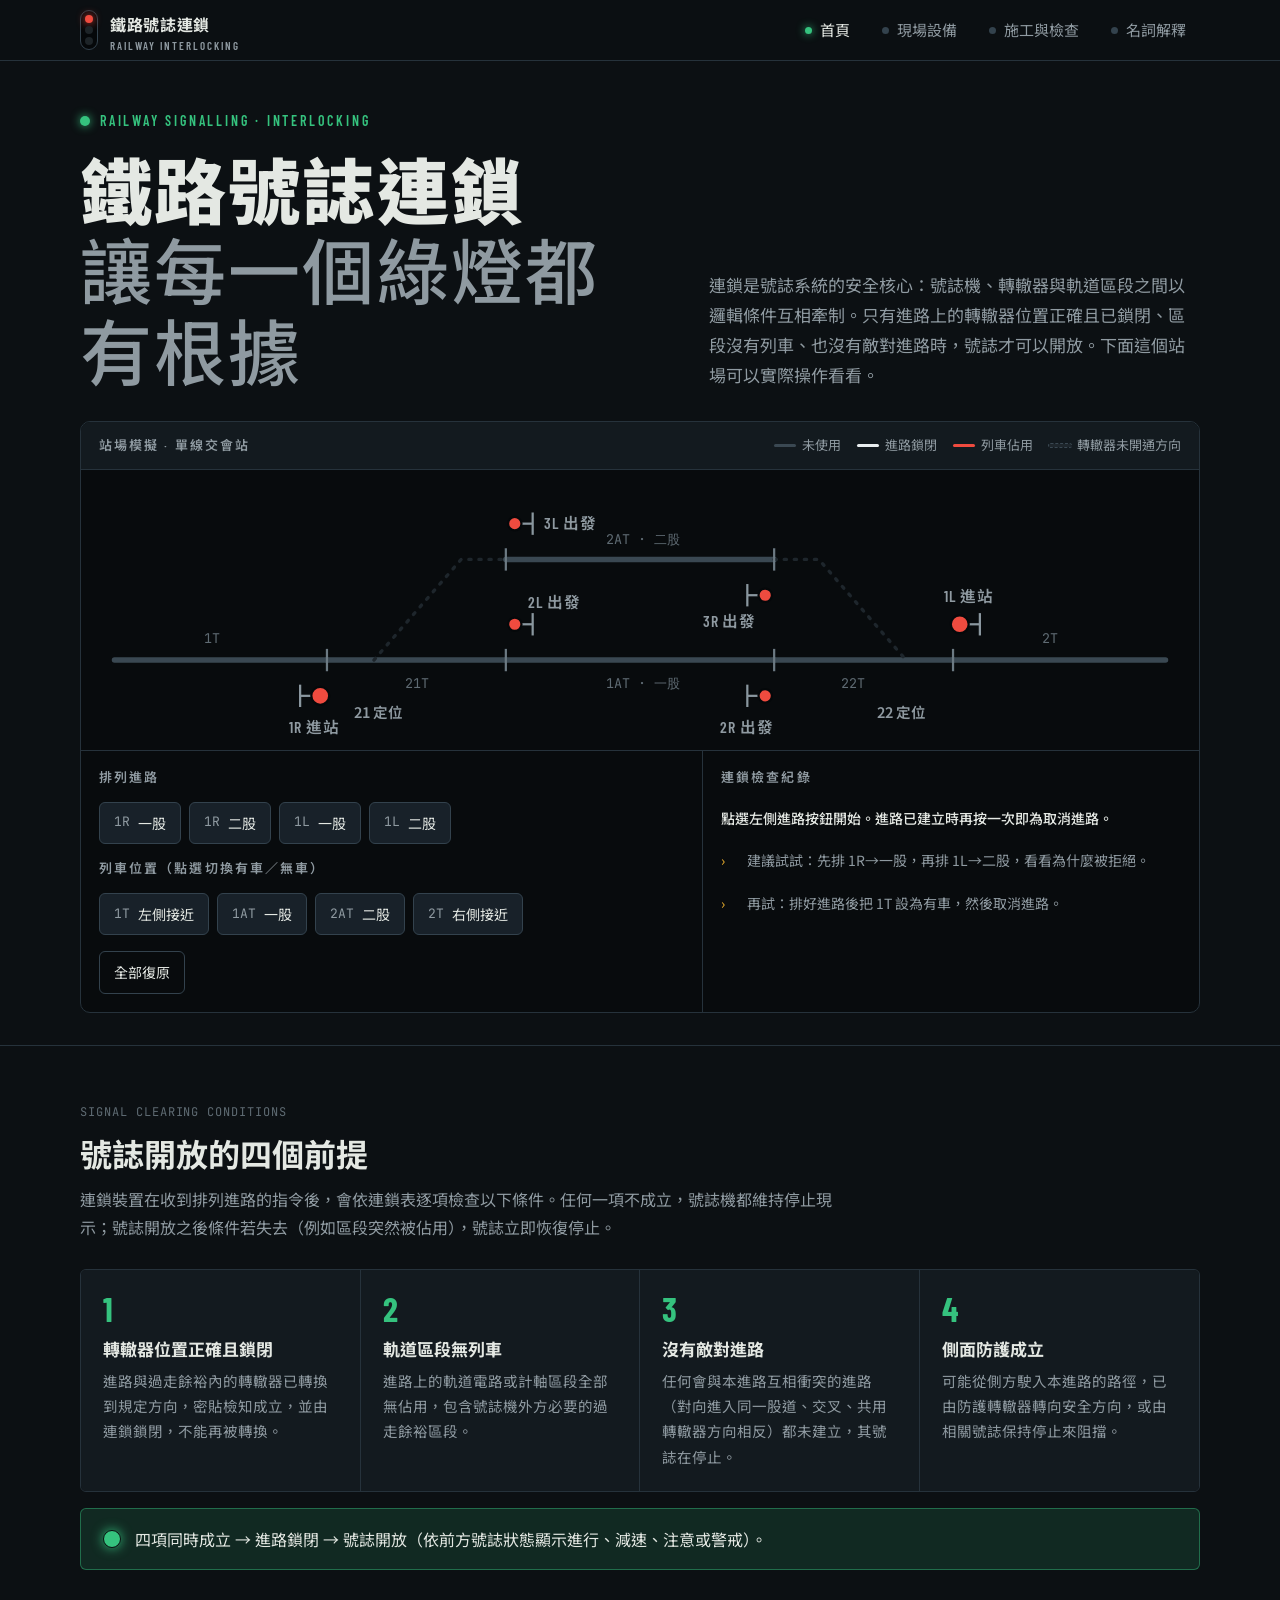
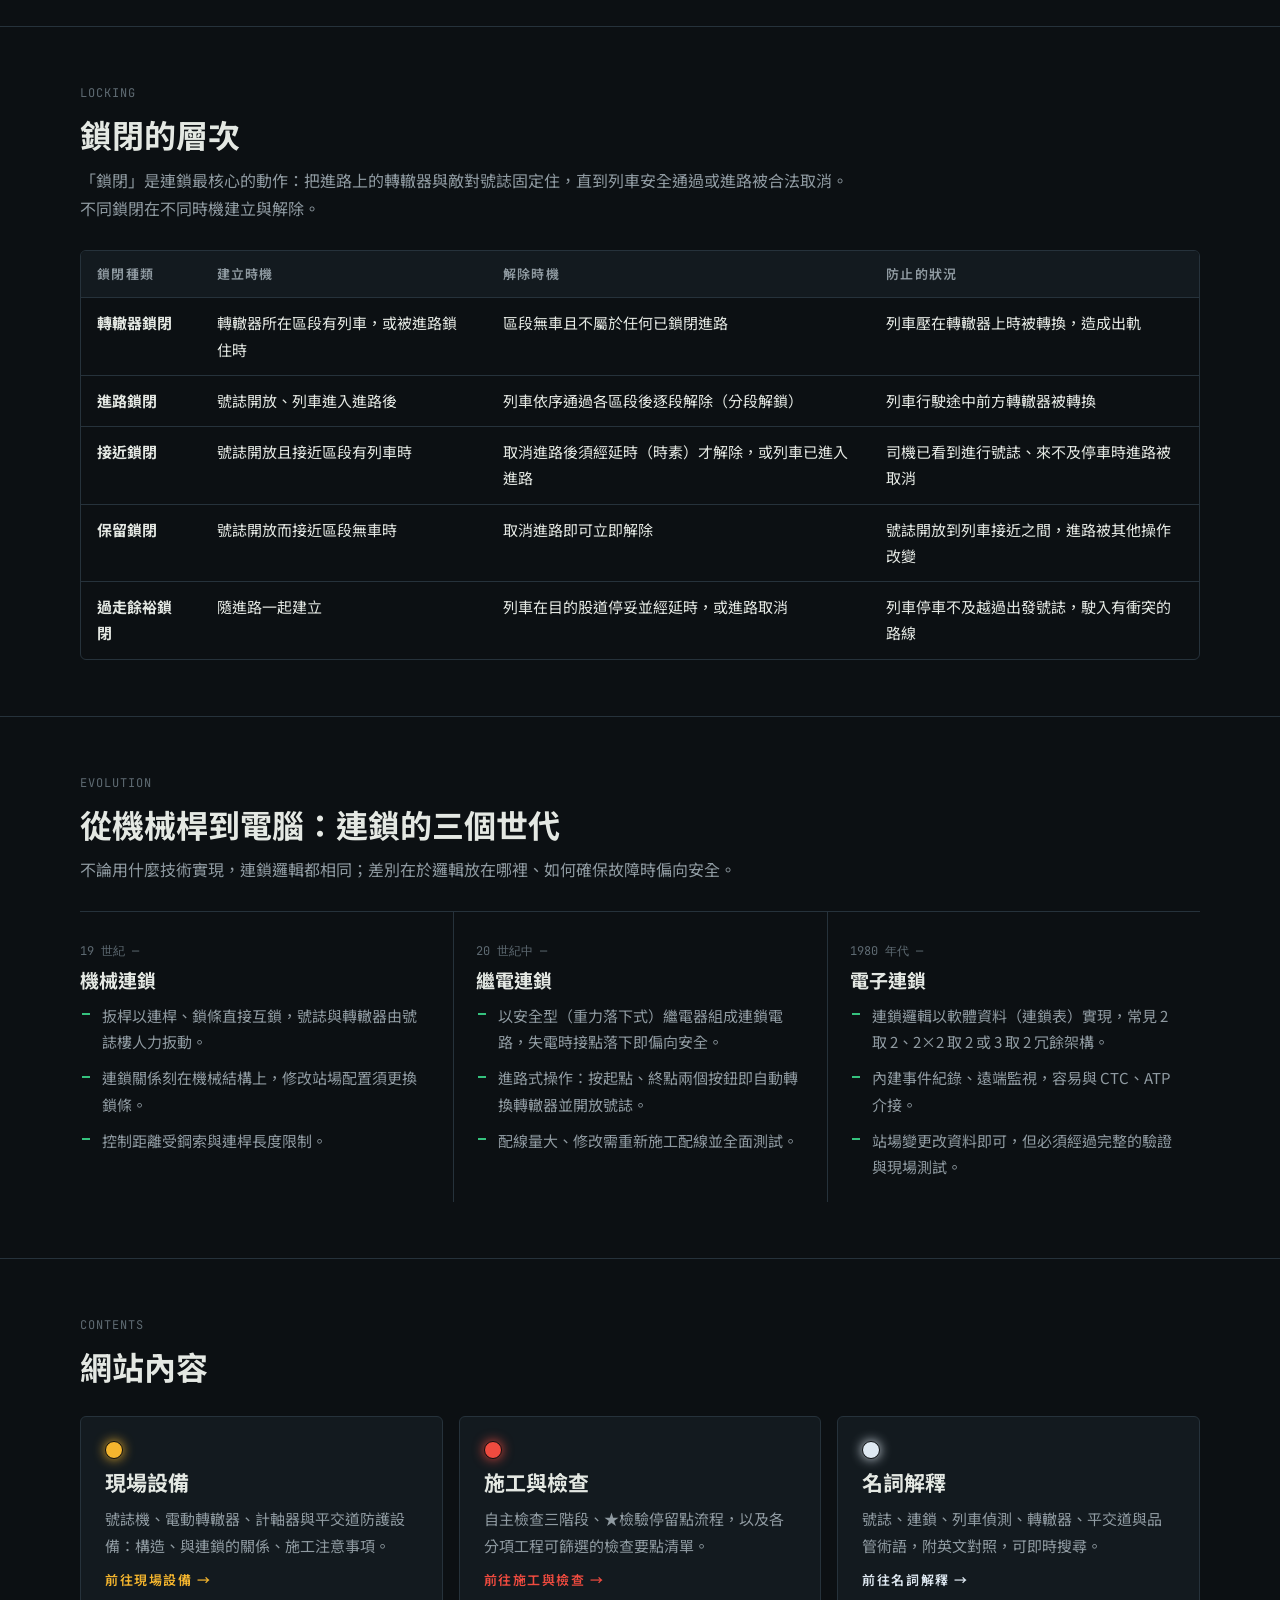
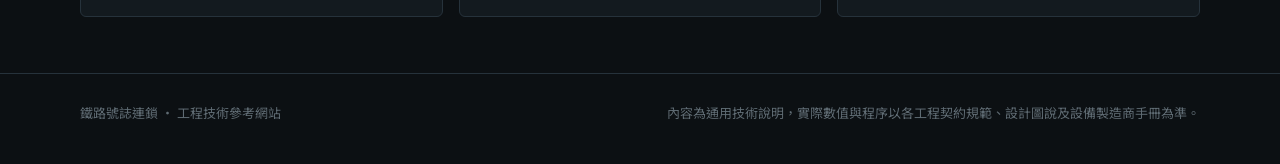
==== index.html @ 9936c5c6 "第一個版本" ====
<!doctype html>
<html lang="zh-Hant-TW">
<head>
<meta charset="utf-8">
<meta name="viewport" content="width=device-width, initial-scale=1, viewport-fit=cover">
<title>鐵路號誌連鎖</title>
<meta name="description" content="鐵路號誌連鎖的基本原理：進路、鎖閉、敵對進路與號誌開放條件。">
<link rel="preconnect" href="https://fonts.googleapis.com"><link rel="preconnect" href="https://fonts.gstatic.com" crossorigin><link rel="stylesheet" href="https://fonts.googleapis.com/css2?family=Barlow+Condensed:wght@500;600;700&family=JetBrains+Mono:wght@400;500&family=Noto+Sans+TC:wght@400;500;700;900&display=swap">
<link rel="stylesheet" href="assets/style.css">
</head>
<body>
<div style="--lamp:var(--green)">
<header class="topbar">
  <div class="wrap">
    <a class="brand" href="index.html" aria-label="鐵路號誌連鎖 首頁">
      <span class="brand-head" aria-hidden="true"><i class="on-r"></i><i></i><i></i></span>
      <span>鐵路號誌連鎖<small>RAILWAY INTERLOCKING</small></span>
    </a>
    <button class="menu-btn" id="menu-btn" aria-expanded="false" aria-controls="site-nav">選單</button>
    <nav class="nav" id="site-nav" aria-label="主要導覽">
        <a href="index.html" aria-current="page">首頁</a>
        <a href="equipment.html">現場設備</a>
        <a href="inspection.html">施工與檢查</a>
        <a href="glossary.html">名詞解釋</a>
    </nav>
  </div>
</header>
<main>
<style>
.hero { padding-block: 48px 32px; border-bottom: 1px solid var(--line); }
.hero-top { display: grid; grid-template-columns: minmax(0, 1.2fr) minmax(0, 1fr); gap: 40px; align-items: end; }
.hero h1 { font-size: clamp(38px, 6.4vw, 72px); font-weight: 900; letter-spacing: .03em; line-height: 1.12; margin-top: 14px; }
.hero h1 span { color: var(--muted); font-weight: 500; }
.hero .lede { color: var(--muted); font-size: 17px; max-width: 34em; }
@media (max-width: 860px) { .hero-top { grid-template-columns: 1fr; gap: 16px; } }

.board { margin-top: 32px; background: #080b0d; border: 1px solid var(--line); border-radius: 10px; overflow: hidden; }
.board-bar { display: flex; flex-wrap: wrap; gap: 8px 20px; align-items: center; justify-content: space-between; padding: 12px 18px; border-bottom: 1px solid var(--line); background: var(--panel); }
.board-bar b { font-family: var(--font-label); font-weight: 600; letter-spacing: .16em; font-size: 13px; color: var(--muted); }
.legend { display: flex; flex-wrap: wrap; gap: 6px 16px; font-size: 13px; color: var(--muted); }
.legend span { display: inline-flex; align-items: center; gap: 6px; }
.legend i { width: 22px; height: 3px; display: inline-block; border-radius: 2px; }
.diagram { overflow-x: auto; }
.diagram svg { display: block; min-width: 680px; width: 100%; height: auto; }
.trk { fill: none; stroke: #3a4852; stroke-width: 5; stroke-linecap: round; transition: stroke .25s; }
.trk.off { stroke: #1e262c; stroke-dasharray: 2 7; stroke-width: 3; }
.trk.lock { stroke: var(--route); }
.trk.occ { stroke: var(--red); }
.joint { stroke: #6c7a83; stroke-width: 2; }
.sig-post { stroke: #8a979f; stroke-width: 2; fill: none; }
.sig-lamp { stroke: #05080a; stroke-width: 2; transition: fill .2s; }
.lbl { fill: #8f9aa1; font: 600 14px var(--font-label); letter-spacing: .06em; }
.lbl-sec { fill: #5f6b73; font: 12px var(--font-mono); }
.lbl-pt { font: 600 13px var(--font-body); }
.board-ctl { display: grid; grid-template-columns: minmax(0, 1.25fr) minmax(0, 1fr); border-top: 1px solid var(--line); }
@media (max-width: 860px) { .board-ctl { grid-template-columns: 1fr; } }
.ctl { padding: 18px; display: grid; gap: 16px; align-content: start; }
.ctl + .ctl { border-left: 1px solid var(--line); }
@media (max-width: 860px) { .ctl + .ctl { border-left: 0; border-top: 1px solid var(--line); } }
.ctl h3 { font-family: var(--font-label); font-weight: 600; font-size: 13px; letter-spacing: .16em; color: var(--muted); }
.btns { display: flex; flex-wrap: wrap; gap: 8px; }
.btn { font: inherit; font-size: 14px; color: var(--fg); background: var(--panel-2); border: 1px solid var(--line-2); border-radius: var(--radius); padding: 8px 14px; cursor: pointer; display: inline-flex; align-items: center; gap: 8px; transition: border-color .15s, background .15s; }
.btn:hover { border-color: var(--muted); }
.btn .mono { color: var(--muted); }
.btn.active { border-color: var(--route); background: #222c33; }
.btn.occ-on { border-color: var(--red); background: var(--red-soft); }
.btn.ghost { background: transparent; }
.log { list-style: none; margin: 0; padding: 0; display: grid; gap: 6px; font-size: 14px; min-height: 9em; }
.log li { display: grid; grid-template-columns: 20px minmax(0, 1fr); gap: 6px; color: var(--muted); }
.log li.ok::before { content: "✓"; color: var(--green); }
.log li.ng::before { content: "✕"; color: var(--red); }
.log li.info::before { content: "›"; color: var(--yellow); }
.log li.head { color: var(--fg); font-weight: 500; grid-template-columns: 1fr; margin-top: 4px; }
.log li.head::before { content: none; }

.cond { display: grid; grid-template-columns: repeat(4, minmax(0, 1fr)); border: 1px solid var(--line); border-radius: var(--radius); overflow: hidden; }
.cond > div { padding: 22px; border-right: 1px solid var(--line); background: var(--panel); min-width: 0; }
.cond > div:last-child { border-right: 0; }
.cond .n { font-family: var(--font-label); font-weight: 700; font-size: 34px; color: var(--green); line-height: 1; }
.cond h3 { font-size: 17px; margin: 12px 0 8px; }
.cond p { color: var(--muted); font-size: 14.5px; }
.cond-out { margin-top: 16px; display: flex; align-items: center; gap: 14px; padding: 16px 22px; border: 1px solid rgba(53,194,126,.45); background: var(--green-soft); border-radius: var(--radius); }
@media (max-width: 960px) { .cond { grid-template-columns: 1fr 1fr; } .cond > div:nth-child(2) { border-right: 0; } .cond > div:nth-child(-n+2) { border-bottom: 1px solid var(--line); } }
@media (max-width: 560px) { .cond { grid-template-columns: 1fr; } .cond > div { border-right: 0; border-bottom: 1px solid var(--line); } .cond > div:last-child { border-bottom: 0; } }

.era { display: grid; grid-template-columns: repeat(3, minmax(0, 1fr)); gap: 0; border-top: 1px solid var(--line); }
.era > div { padding: 22px 22px 22px 0; min-width: 0; }
.era > div + div { padding-left: 22px; border-left: 1px solid var(--line); }
.era .yr { font-family: var(--font-mono); font-size: 12px; color: var(--dim); }
.era h3 { font-size: 19px; margin: 6px 0 10px; }
@media (max-width: 760px) { .era { grid-template-columns: 1fr; } .era > div, .era > div + div { padding: 20px 0; border-left: 0; border-bottom: 1px solid var(--line); } }

.go { display: grid; grid-template-columns: repeat(3, minmax(0, 1fr)); gap: 16px; }
.go a { display: grid; gap: 10px; text-decoration: none; padding: 24px; border: 1px solid var(--line); border-radius: var(--radius); background: var(--panel); transition: border-color .15s, transform .15s; }
.go a:hover { border-color: var(--c); transform: translateY(-2px); }
.go .lamp { background: var(--c); box-shadow: 0 0 12px var(--c); }
.go h3 { font-size: 21px; }
.go p { color: var(--muted); font-size: 15px; }
.go .more { font-family: var(--font-label); font-weight: 600; letter-spacing: .12em; font-size: 13px; color: var(--c); }
@media (max-width: 760px) { .go { grid-template-columns: 1fr; } }
</style>

<section class="hero">
  <div class="wrap">
    <div class="hero-top">
      <div>
        <div class="eyebrow">RAILWAY SIGNALLING · INTERLOCKING</div>
        <h1>鐵路號誌連鎖<br><span>讓每一個綠燈都有根據</span></h1>
      </div>
      <p class="lede">連鎖是號誌系統的安全核心：號誌機、轉轍器與軌道區段之間以邏輯條件互相牽制。只有進路上的轉轍器位置正確且已鎖閉、區段沒有列車、也沒有敵對進路時，號誌才可以開放。下面這個站場可以實際操作看看。</p>
    </div>

    <div class="board" id="board">
      <div class="board-bar">
        <b>站場模擬 · 單線交會站</b>
        <div class="legend">
          <span><i style="background:#3a4852"></i>未使用</span>
          <span><i style="background:var(--route)"></i>進路鎖閉</span>
          <span><i style="background:var(--red)"></i>列車佔用</span>
          <span><i style="background:#1e262c;outline:1px dashed #3a4852"></i>轉轍器未開通方向</span>
        </div>
      </div>
      <div class="diagram">
        <svg viewBox="0 0 1000 250" role="img" aria-label="單線交會站軌道配置圖：兩組轉轍器、一股主線與二股副線，兩端各有進站號誌機">
          <!-- 軌道區段 -->
          <path class="trk" id="t-1T" d="M30 170 H220"/>
          <path class="trk" id="t-21T-N" d="M220 170 H380"/>
          <path class="trk" id="t-21T-R" d="M262 170 L340 80 H380"/>
          <path class="trk" id="t-1AT" d="M380 170 H620"/>
          <path class="trk" id="t-2AT" d="M380 80 H620"/>
          <path class="trk" id="t-22T-N" d="M620 170 H780"/>
          <path class="trk" id="t-22T-R" d="M620 80 H660 L738 170"/>
          <path class="trk" id="t-2T" d="M780 170 H970"/>
          <!-- 區段分界（絕緣接頭／計軸點） -->
          <g class="joint">
            <line x1="220" y1="160" x2="220" y2="180"/><line x1="380" y1="160" x2="380" y2="180"/><line x1="380" y1="70" x2="380" y2="90"/>
            <line x1="620" y1="160" x2="620" y2="180"/><line x1="620" y1="70" x2="620" y2="90"/><line x1="780" y1="160" x2="780" y2="180"/>
          </g>
          <!-- 區段名稱 -->
          <text class="lbl-sec" x="110" y="155">1T</text>
          <text class="lbl-sec" x="290" y="195">21T</text>
          <text class="lbl-sec" x="470" y="195">1AT · 一股</text>
          <text class="lbl-sec" x="470" y="66">2AT · 二股</text>
          <text class="lbl-sec" x="680" y="195">22T</text>
          <text class="lbl-sec" x="860" y="155">2T</text>
          <!-- 轉轍器 -->
          <text class="lbl-pt" id="p21" x="244" y="222">21 定位</text>
          <text class="lbl-pt" id="p22" x="712" y="222">22 定位</text>
          <!-- 號誌機：1R 進站（往右） -->
          <g><line class="sig-post" x1="196" y1="192" x2="196" y2="212"/><line class="sig-post" x1="196" y1="202" x2="206" y2="202"/>
            <circle class="sig-lamp" id="s-1R" cx="214" cy="202" r="8" fill="var(--red)"/><text class="lbl" x="186" y="235">1R 進站</text></g>
          <!-- 1L 進站（往左） -->
          <g><line class="sig-post" x1="804" y1="128" x2="804" y2="148"/><line class="sig-post" x1="804" y1="138" x2="794" y2="138"/>
            <circle class="sig-lamp" id="s-1L" cx="786" cy="138" r="8" fill="var(--red)"/><text class="lbl" x="772" y="118">1L 進站</text></g>
          <!-- 出發號誌機 -->
          <g><line class="sig-post" x1="596" y1="192" x2="596" y2="212"/><line class="sig-post" x1="596" y1="202" x2="606" y2="202"/>
            <circle class="sig-lamp" cx="612" cy="202" r="6" fill="var(--red)"/><text class="lbl" x="572" y="235">2R 出發</text></g>
          <g><line class="sig-post" x1="596" y1="102" x2="596" y2="122"/><line class="sig-post" x1="596" y1="112" x2="606" y2="112"/>
            <circle class="sig-lamp" cx="612" cy="112" r="6" fill="var(--red)"/><text class="lbl" x="556" y="140">3R 出發</text></g>
          <g><line class="sig-post" x1="404" y1="128" x2="404" y2="148"/><line class="sig-post" x1="404" y1="138" x2="394" y2="138"/>
            <circle class="sig-lamp" cx="388" cy="138" r="6" fill="var(--red)"/><text class="lbl" x="400" y="123">2L 出發</text></g>
          <g><line class="sig-post" x1="404" y1="38" x2="404" y2="58"/><line class="sig-post" x1="404" y1="48" x2="394" y2="48"/>
            <circle class="sig-lamp" cx="388" cy="48" r="6" fill="var(--red)"/><text class="lbl" x="414" y="53">3L 出發</text></g>
        </svg>
      </div>
      <div class="board-ctl">
        <div class="ctl">
          <h3>排列進路</h3>
          <div class="btns" id="route-btns"></div>
          <h3>列車位置（點選切換有車／無車）</h3>
          <div class="btns" id="occ-btns"></div>
          <div class="btns"><button class="btn ghost" id="reset">全部復原</button></div>
        </div>
        <div class="ctl">
          <h3>連鎖檢查紀錄</h3>
          <ul class="log" id="log" aria-live="polite">
            <li class="head">點選左側進路按鈕開始。進路已建立時再按一次即為取消進路。</li>
            <li class="info">建議試試：先排 1R→一股，再排 1L→二股，看看為什麼被拒絕。</li>
            <li class="info">再試：排好進路後把 1T 設為有車，然後取消進路。</li>
          </ul>
        </div>
      </div>
    </div>
  </div>
</section>

<section class="section">
  <div class="wrap">
    <div class="section-head">
      <span class="kicker">SIGNAL CLEARING CONDITIONS</span>
      <h2>號誌開放的四個前提</h2>
      <p>連鎖裝置在收到排列進路的指令後，會依連鎖表逐項檢查以下條件。任何一項不成立，號誌機都維持停止現示；號誌開放之後條件若失去（例如區段突然被佔用），號誌立即恢復停止。</p>
    </div>
    <div class="cond">
      <div><div class="n">1</div><h3>轉轍器位置正確且鎖閉</h3><p>進路與過走餘裕內的轉轍器已轉換到規定方向，密貼檢知成立，並由連鎖鎖閉，不能再被轉換。</p></div>
      <div><div class="n">2</div><h3>軌道區段無列車</h3><p>進路上的軌道電路或計軸區段全部無佔用，包含號誌機外方必要的過走餘裕區段。</p></div>
      <div><div class="n">3</div><h3>沒有敵對進路</h3><p>任何會與本進路互相衝突的進路（對向進入同一股道、交叉、共用轉轍器方向相反）都未建立，其號誌在停止。</p></div>
      <div><div class="n">4</div><h3>側面防護成立</h3><p>可能從側方駛入本進路的路徑，已由防護轉轍器轉向安全方向，或由相關號誌保持停止來阻擋。</p></div>
    </div>
    <div class="cond-out"><span class="lamp g" aria-hidden="true"></span><span>四項同時成立 → 進路鎖閉 → 號誌開放（依前方號誌狀態顯示進行、減速、注意或警戒）。</span></div>
  </div>
</section>

<section class="section">
  <div class="wrap">
    <div class="section-head">
      <span class="kicker">LOCKING</span>
      <h2>鎖閉的層次</h2>
      <p>「鎖閉」是連鎖最核心的動作：把進路上的轉轍器與敵對號誌固定住，直到列車安全通過或進路被合法取消。不同鎖閉在不同時機建立與解除。</p>
    </div>
    <div class="table-wrap">
      <table>
        <thead><tr><th>鎖閉種類</th><th>建立時機</th><th>解除時機</th><th>防止的狀況</th></tr></thead>
        <tbody>
          <tr><td><strong>轉轍器鎖閉</strong></td><td>轉轍器所在區段有列車，或被進路鎖住時</td><td>區段無車且不屬於任何已鎖閉進路</td><td>列車壓在轉轍器上時被轉換，造成出軌</td></tr>
          <tr><td><strong>進路鎖閉</strong></td><td>號誌開放、列車進入進路後</td><td>列車依序通過各區段後逐段解除（分段解鎖）</td><td>列車行駛途中前方轉轍器被轉換</td></tr>
          <tr><td><strong>接近鎖閉</strong></td><td>號誌開放且接近區段有列車時</td><td>取消進路後須經延時（時素）才解除，或列車已進入進路</td><td>司機已看到進行號誌、來不及停車時進路被取消</td></tr>
          <tr><td><strong>保留鎖閉</strong></td><td>號誌開放而接近區段無車時</td><td>取消進路即可立即解除</td><td>號誌開放到列車接近之間，進路被其他操作改變</td></tr>
          <tr><td><strong>過走餘裕鎖閉</strong></td><td>隨進路一起建立</td><td>列車在目的股道停妥並經延時，或進路取消</td><td>列車停車不及越過出發號誌，駛入有衝突的路線</td></tr>
        </tbody>
      </table>
    </div>
  </div>
</section>

<section class="section">
  <div class="wrap">
    <div class="section-head">
      <span class="kicker">EVOLUTION</span>
      <h2>從機械桿到電腦：連鎖的三個世代</h2>
      <p>不論用什麼技術實現，連鎖邏輯都相同；差別在於邏輯放在哪裡、如何確保故障時偏向安全。</p>
    </div>
    <div class="era">
      <div><span class="yr">19 世紀 —</span><h3>機械連鎖</h3><ul class="ticks"><li>扳桿以連桿、鎖條直接互鎖，號誌與轉轍器由號誌樓人力扳動。</li><li>連鎖關係刻在機械結構上，修改站場配置須更換鎖條。</li><li>控制距離受鋼索與連桿長度限制。</li></ul></div>
      <div><span class="yr">20 世紀中 —</span><h3>繼電連鎖</h3><ul class="ticks"><li>以安全型（重力落下式）繼電器組成連鎖電路，失電時接點落下即偏向安全。</li><li>進路式操作：按起點、終點兩個按鈕即自動轉換轉轍器並開放號誌。</li><li>配線量大、修改需重新施工配線並全面測試。</li></ul></div>
      <div><span class="yr">1980 年代 —</span><h3>電子連鎖</h3><ul class="ticks"><li>連鎖邏輯以軟體資料（連鎖表）實現，常見 2 取 2、2×2 取 2 或 3 取 2 冗餘架構。</li><li>內建事件紀錄、遠端監視，容易與 CTC、ATP 介接。</li><li>站場變更改資料即可，但必須經過完整的驗證與現場測試。</li></ul></div>
    </div>
  </div>
</section>

<section class="section">
  <div class="wrap">
    <div class="section-head">
      <span class="kicker">CONTENTS</span>
      <h2>網站內容</h2>
    </div>
    <div class="go">
      <a href="equipment.html" style="--c:var(--yellow)"><span class="lamp" aria-hidden="true"></span><h3>現場設備</h3><p>號誌機、電動轉轍器、計軸器與平交道防護設備：構造、與連鎖的關係、施工注意事項。</p><span class="more">前往現場設備 →</span></a>
      <a href="inspection.html" style="--c:var(--red)"><span class="lamp" aria-hidden="true"></span><h3>施工與檢查</h3><p>自主檢查三階段、★檢驗停留點流程，以及各分項工程可篩選的檢查要點清單。</p><span class="more">前往施工與檢查 →</span></a>
      <a href="glossary.html" style="--c:var(--lunar)"><span class="lamp" aria-hidden="true"></span><h3>名詞解釋</h3><p>號誌、連鎖、列車偵測、轉轍器、平交道與品管術語，附英文對照，可即時搜尋。</p><span class="more">前往名詞解釋 →</span></a>
    </div>
  </div>
</section>

<script>
(function () {
  var ROUTES = {
    A: { name: '1R→一股', sig: '1R', pts: { 21: 'N' }, secs: ['21T', '1AT'], ovl: { secs: ['22T'], pts: { 22: 'N' } }, dest: '1AT', appr: '1T' },
    B: { name: '1R→二股', sig: '1R', pts: { 21: 'R' }, secs: ['21T', '2AT'], ovl: { secs: ['22T'], pts: { 22: 'R' } }, dest: '2AT', appr: '1T' },
    C: { name: '1L→一股', sig: '1L', pts: { 22: 'N' }, secs: ['22T', '1AT'], ovl: { secs: ['21T'], pts: { 21: 'N' } }, dest: '1AT', appr: '2T' },
    D: { name: '1L→二股', sig: '1L', pts: { 22: 'R' }, secs: ['22T', '2AT'], ovl: { secs: ['21T'], pts: { 21: 'R' } }, dest: '2AT', appr: '2T' }
  };
  var OCC = ['1T', '1AT', '2AT', '2T'];
  var S;
  function init() { S = { pt: { 21: 'N', 22: 'N' }, ptLock: { 21: null, 22: null }, secLock: {}, occ: {}, active: {}, timers: {} }; }
  init();
  var $ = function (id) { return document.getElementById(id); };
  var log = $('log');
  function say(lines) {
    log.innerHTML = '';
    lines.forEach(function (l) { var li = document.createElement('li'); li.className = l[0]; li.textContent = l[1]; log.appendChild(li); });
  }
  function ptName(p, pos) { return '轉轍器 ' + p + (pos === 'N' ? ' 定位' : ' 反位'); }

  function render() {
    ['1T', '1AT', '2AT', '2T'].forEach(function (s) {
      var el = $('t-' + s); el.setAttribute('class', 'trk' + (S.occ[s] ? ' occ' : S.secLock[s] ? ' lock' : ''));
    });
    [['21T', 21], ['22T', 22]].forEach(function (x) {
      var s = x[0], p = x[1], on = S.pt[p], off = on === 'N' ? 'R' : 'N';
      $('t-' + s + '-' + on).setAttribute('class', 'trk' + (S.occ[s] ? ' occ' : S.secLock[s] ? ' lock' : ''));
      $('t-' + s + '-' + off).setAttribute('class', 'trk off');
      var t = $('p' + p); t.textContent = p + (on === 'N' ? ' 定位' : ' 反位') + (S.ptLock[p] ? ' · 鎖閉' : '');
      t.style.fill = S.ptLock[p] ? 'var(--route)' : 'var(--muted)';
    });
    ['1R', '1L'].forEach(function (sig) {
      var lit = false;
      Object.keys(S.active).forEach(function (k) { if (ROUTES[k].sig === sig && S.active[k].clear) lit = true; });
      $('s-' + sig).setAttribute('fill', lit ? 'var(--yellow)' : 'var(--red)');
    });
    Object.keys(ROUTES).forEach(function (k) { $('rb-' + k).classList.toggle('active', !!S.active[k]); });
    OCC.forEach(function (s) { $('ob-' + s).classList.toggle('occ-on', !!S.occ[s]); });
  }

  function lockOwner(sec) { return S.secLock[sec]; }

  function setRoute(k) {
    var r = ROUTES[k], out = [['head', '排列進路 ' + r.name]], bad = false;
    // 號誌機是否已被另一進路使用
    Object.keys(S.active).forEach(function (o) { if (ROUTES[o].sig === r.sig) { out.push(['ng', '號誌機 ' + r.sig + ' 已用於進路 ' + ROUTES[o].name]); bad = true; } });
    // 敵對：區段已被其他進路鎖閉
    r.secs.concat(r.ovl.secs).forEach(function (s) {
      var o = lockOwner(s);
      if (o) { out.push(['ng', '區段 ' + s + ' 已被進路 ' + ROUTES[o].name + ' 鎖閉（敵對進路）']); bad = true; }
    });
    // 轉轍器
    var need = Object.assign({}, r.pts, r.ovl.pts);
    Object.keys(need).forEach(function (p) {
      if (S.pt[p] !== need[p] && S.ptLock[p]) { out.push(['ng', ptName(p, S.pt[p]) + ' 已被 ' + ROUTES[S.ptLock[p]].name + ' 鎖閉，無法轉至' + (need[p] === 'N' ? '定位' : '反位')]); bad = true; }
      else if (S.pt[p] !== need[p] && S.occ[p + 'T']) { out.push(['ng', '轉轍器 ' + p + ' 區段有車，轉轍器鎖閉中']); bad = true; }
    });
    // 佔用
    r.secs.concat(r.ovl.secs).forEach(function (s) { if (S.occ[s]) { out.push(['ng', '區段 ' + s + ' 有列車佔用']); bad = true; } });
    if (bad) { out.push(['info', '條件不成立，號誌 ' + r.sig + ' 維持停止。']); say(out); return; }
    Object.keys(need).forEach(function (p) {
      var moved = S.pt[p] !== need[p]; S.pt[p] = need[p]; S.ptLock[p] = k;
      out.push(['ok', ptName(p, need[p]) + (moved ? '：轉換完成，密貼檢知成立，鎖閉' : '：位置正確，鎖閉') + (r.ovl.pts[p] ? '（過走餘裕）' : '')]);
    });
    r.secs.forEach(function (s) { S.secLock[s] = k; });
    r.ovl.secs.forEach(function (s) { S.secLock[s] = k; });
    out.push(['ok', '進路區段 ' + r.secs.join('、') + ' 無佔用，進路鎖閉']);
    out.push(['ok', '過走餘裕區段 ' + r.ovl.secs.join('、') + ' 無佔用，一併鎖閉']);
    out.push(['ok', '無敵對進路']);
    S.active[k] = { clear: true };
    out.push(['info', '號誌 ' + r.sig + ' 開放：注意（黃）——前方出發號誌為停止。']);
    if (S.occ[r.appr]) out.push(['info', '接近區段 ' + r.appr + ' 有車，接近鎖閉成立。']);
    say(out); render();
  }

  function release(k) {
    var r = ROUTES[k];
    r.secs.concat(r.ovl.secs).forEach(function (s) { if (S.secLock[s] === k) delete S.secLock[s]; });
    Object.keys(S.ptLock).forEach(function (p) { if (S.ptLock[p] === k) S.ptLock[p] = null; });
    delete S.active[k];
  }

  function cancelRoute(k) {
    var r = ROUTES[k];
    if (S.timers[k]) return;
    S.active[k].clear = false;
    if (S.occ[r.appr]) {
      var n = 6;
      var tick = function () {
        say([['head', '取消進路 ' + r.name], ['ok', '號誌 ' + r.sig + ' 恢復停止'], ['info', '接近區段 ' + r.appr + ' 有車：接近鎖閉中，延時解鎖倒數 ' + n + ' 秒（示意）'], ['info', '延時期間轉轍器仍鎖閉，防止列車停不住時進路被改變。']]);
        render();
        if (n-- <= 0) {
          clearInterval(S.timers[k]); delete S.timers[k]; release(k);
          say([['head', '取消進路 ' + r.name], ['ok', '延時結束，進路解鎖，轉轍器可再轉換']]); render();
        }
      };
      tick(); S.timers[k] = setInterval(tick, 1000);
    } else {
      release(k);
      say([['head', '取消進路 ' + r.name], ['ok', '號誌 ' + r.sig + ' 恢復停止'], ['ok', '接近區段無車，保留鎖閉立即解除，進路解鎖']]);
      render();
    }
  }

  function toggleOcc(s) {
    S.occ[s] = !S.occ[s];
    var out = [['head', '區段 ' + s + (S.occ[s] ? ' 有車' : ' 無車')]];
    if (S.occ[s]) {
      Object.keys(S.active).forEach(function (k) {
        var r = ROUTES[k];
        if (S.active[k].clear && r.secs.concat(r.ovl.secs).indexOf(s) >= 0) {
          S.active[k].clear = false;
          out.push(['ng', '進路 ' + r.name + ' 內區段被佔用，號誌 ' + r.sig + ' 立即恢復停止']);
          out.push(['info', '進路維持鎖閉，轉轍器不可轉換。']);
        } else if (r.appr === s && S.active[k].clear) {
          out.push(['info', '列車接近號誌 ' + r.sig + '，接近鎖閉成立；此時取消進路須延時解鎖。']);
        }
      });
    }
    if (out.length === 1) out.push(['info', S.occ[s] ? '列車停留於 ' + s + '，以此區段為進路的操作會被拒絕。' : '區段恢復無車。']);
    say(out); render();
  }

  var rb = $('route-btns');
  Object.keys(ROUTES).forEach(function (k) {
    var b = document.createElement('button'); b.className = 'btn'; b.id = 'rb-' + k; b.type = 'button';
    b.innerHTML = '<span class="mono">' + ROUTES[k].sig + '</span>' + ROUTES[k].name.split('→')[1];
    b.addEventListener('click', function () { S.active[k] ? cancelRoute(k) : setRoute(k); });
    rb.appendChild(b);
  });
  var ob = $('occ-btns');
  OCC.forEach(function (s) {
    var b = document.createElement('button'); b.className = 'btn'; b.id = 'ob-' + s; b.type = 'button';
    b.innerHTML = '<span class="mono">' + s + '</span>' + ({ '1T': '左側接近', '1AT': '一股', '2AT': '二股', '2T': '右側接近' })[s];
    b.addEventListener('click', function () { toggleOcc(s); });
    ob.appendChild(b);
  });
  $('reset').addEventListener('click', function () {
    Object.keys(S.timers).forEach(function (k) { clearInterval(S.timers[k]); });
    init(); render(); say([['head', '已全部復原'], ['info', '所有號誌停止、轉轍器回定位、進路解鎖。']]);
  });
  render();
})();
</script>

</main>
<footer class="footer">
  <div class="wrap">
    <span>鐵路號誌連鎖 · 工程技術參考網站</span>
    <span>內容為通用技術說明，實際數值與程序以各工程契約規範、設計圖說及設備製造商手冊為準。</span>
  </div>
</footer>
</div>
<script>
(function () {
  var b = document.getElementById('menu-btn'), n = document.getElementById('site-nav');
  b.addEventListener('click', function () {
    var o = n.classList.toggle('open'); b.setAttribute('aria-expanded', o);
  });
})();
</script>
</body>
</html>
---- assets/style.css ----
/* 版面概念：號誌室控制盤。深色道碴底、細線軌道圖、紅黃綠只當「燈」使用。 */
:root {
  --bg: #0c1013;
  --panel: #131a1f;
  --panel-2: #182129;
  --line: #26323b;
  --line-2: #33424d;
  --fg: #e4e8e3;
  --muted: #8f9aa1;
  --dim: #5f6b73;
  --red: #ef4b3f;
  --yellow: #f4b52e;
  --green: #35c27e;
  --lunar: #dfe9f2;
  --route: #e9eef0;
  --red-soft: rgba(239, 75, 63, .14);
  --yellow-soft: rgba(244, 181, 46, .14);
  --green-soft: rgba(53, 194, 126, .14);
  --font-body: "Noto Sans TC", "PingFang TC", "Microsoft JhengHei", system-ui, sans-serif;
  --font-label: "Barlow Condensed", "Noto Sans TC", "Arial Narrow", sans-serif;
  --font-mono: "JetBrains Mono", ui-monospace, "Consolas", monospace;
  --page: 1160px;
  --radius: 6px;
  color-scheme: dark;
}

* { box-sizing: border-box; }
html { scroll-behavior: smooth; }
@media (prefers-reduced-motion: reduce) {
  html { scroll-behavior: auto; }
  *, *::before, *::after { animation: none !important; transition: none !important; }
}
body {
  margin: 0;
  background: var(--bg);
  color: var(--fg);
  font-family: var(--font-body);
  font-size: 16px;
  line-height: 1.75;
  -webkit-font-smoothing: antialiased;
}
a { color: inherit; }
img, svg { max-width: 100%; }
h1, h2, h3, h4 { text-wrap: balance; line-height: 1.3; margin: 0; font-weight: 700; }
p { margin: 0; }
:focus-visible { outline: 2px solid var(--yellow); outline-offset: 3px; border-radius: 2px; }

.wrap { max-width: var(--page); margin: 0 auto; padding-inline: 20px; }

/* ── 導覽列 ─────────────────────────────── */
.topbar {
  position: sticky;
  top: env(safe-area-inset-top, 0px);
  z-index: 20;
  background: rgba(12, 16, 19, .92);
  backdrop-filter: blur(8px);
  border-bottom: 1px solid var(--line);
}
.topbar .wrap { display: flex; align-items: center; gap: 24px; min-height: 60px; }
.brand { display: flex; align-items: center; gap: 12px; text-decoration: none; font-weight: 700; letter-spacing: .04em; white-space: nowrap; }
.brand-head {
  display: grid; gap: 3px; padding: 4px; background: #05080a; border: 1px solid var(--line-2); border-radius: 10px;
}
.brand-head i { width: 8px; height: 8px; border-radius: 50%; background: #1d2428; display: block; }
.brand-head i.on-r { background: var(--red); box-shadow: 0 0 8px var(--red); }
.brand-head i.on-y { background: var(--yellow); box-shadow: 0 0 8px var(--yellow); }
.brand-head i.on-g { background: var(--green); box-shadow: 0 0 8px var(--green); }
.brand small { display: block; font-family: var(--font-label); font-weight: 600; font-size: 11px; letter-spacing: .18em; color: var(--muted); line-height: 1; margin-top: 2px; }

.nav { display: flex; gap: 4px; margin-left: auto; }
.nav a {
  display: flex; align-items: center; gap: 8px; padding: 8px 14px; border-radius: var(--radius);
  text-decoration: none; color: var(--muted); font-size: 15px; transition: color .15s, background .15s;
}
.nav a::before { content: ""; width: 7px; height: 7px; border-radius: 50%; background: var(--line-2); transition: background .15s, box-shadow .15s; }
.nav a:hover { color: var(--fg); background: var(--panel); }
.nav a[aria-current="page"] { color: var(--fg); }
.nav a[aria-current="page"]::before { background: var(--lamp, var(--green)); box-shadow: 0 0 8px var(--lamp, var(--green)); }
.menu-btn { display: none; margin-left: auto; background: none; border: 1px solid var(--line-2); color: var(--fg); border-radius: var(--radius); padding: 6px 12px; font: inherit; font-size: 14px; cursor: pointer; }
@media (max-width: 760px) {
  .menu-btn { display: block; }
  .nav { display: none; position: absolute; left: 0; right: 0; top: 100%; flex-direction: column; background: var(--bg); border-bottom: 1px solid var(--line); padding: 8px 16px 16px; }
  .nav.open { display: flex; }
  .topbar .wrap { position: relative; }
}

/* ── 頁首 ─────────────────────────────── */
.page-head { padding-block: 56px 40px; border-bottom: 1px solid var(--line); }
.eyebrow { font-family: var(--font-label); font-weight: 600; font-size: 14px; letter-spacing: .2em; text-transform: uppercase; color: var(--lamp, var(--green)); display: flex; align-items: center; gap: 10px; }
.eyebrow::before { content: ""; width: 10px; height: 10px; border-radius: 50%; background: currentColor; box-shadow: 0 0 10px currentColor; }
.page-head h1 { font-size: clamp(32px, 5vw, 52px); font-weight: 900; letter-spacing: .02em; margin-top: 14px; }
.page-head .lede { color: var(--muted); max-width: 46em; margin-top: 16px; font-size: 17px; }

/* ── 區塊 ─────────────────────────────── */
.section { padding-block: 56px; border-bottom: 1px solid var(--line); }
.section:last-of-type { border-bottom: 0; }
.section-head { display: grid; gap: 10px; margin-bottom: 28px; max-width: 48em; }
.section-head h2 { font-size: clamp(24px, 3vw, 32px); }
.section-head p { color: var(--muted); }
.kicker { font-family: var(--font-mono); font-size: 12px; color: var(--dim); letter-spacing: .08em; }

.prose { max-width: 44em; display: grid; gap: 14px; }
.prose strong { color: var(--fg); }
.muted { color: var(--muted); }

.grid-2 { display: grid; grid-template-columns: repeat(2, minmax(0, 1fr)); gap: 20px; }
.grid-3 { display: grid; grid-template-columns: repeat(3, minmax(0, 1fr)); gap: 20px; }
@media (max-width: 900px) { .grid-3 { grid-template-columns: 1fr 1fr; } }
@media (max-width: 680px) { .grid-2, .grid-3 { grid-template-columns: 1fr; } }

.panel { background: var(--panel); border: 1px solid var(--line); border-radius: var(--radius); padding: 22px; min-width: 0; }
.panel h3 { font-size: 18px; margin-bottom: 8px; }
.panel p { color: var(--muted); font-size: 15px; }

.tag { display: inline-flex; align-items: center; gap: 6px; font-family: var(--font-label); font-weight: 600; font-size: 13px; letter-spacing: .08em; padding: 2px 10px; border-radius: 999px; border: 1px solid var(--line-2); color: var(--muted); white-space: nowrap; }
.tag.red { color: var(--red); border-color: rgba(239,75,63,.45); background: var(--red-soft); }
.tag.yellow { color: var(--yellow); border-color: rgba(244,181,46,.45); background: var(--yellow-soft); }
.tag.green { color: var(--green); border-color: rgba(53,194,126,.45); background: var(--green-soft); }

ul.ticks { list-style: none; padding: 0; margin: 0; display: grid; gap: 10px; }
ul.ticks li { position: relative; padding-left: 22px; color: var(--muted); font-size: 15px; }
ul.ticks li::before { content: ""; position: absolute; left: 2px; top: .7em; width: 8px; height: 2px; background: var(--lamp, var(--green)); }
ul.ticks li strong { color: var(--fg); font-weight: 500; }

.table-wrap { overflow-x: auto; border: 1px solid var(--line); border-radius: var(--radius); }
table { border-collapse: collapse; width: 100%; font-size: 15px; }
th, td { text-align: left; padding: 12px 16px; border-bottom: 1px solid var(--line); vertical-align: top; }
th { font-family: var(--font-label); font-weight: 600; letter-spacing: .1em; font-size: 13px; color: var(--muted); background: var(--panel); white-space: nowrap; }
tr:last-child td { border-bottom: 0; }
td.mono, .mono { font-family: var(--font-mono); font-size: 13px; font-variant-numeric: tabular-nums; }

.note { border-left: 3px solid var(--yellow); background: var(--yellow-soft); padding: 14px 18px; border-radius: 0 var(--radius) var(--radius) 0; font-size: 15px; color: var(--fg); }
.note.red { border-color: var(--red); background: var(--red-soft); }

/* ── 頁尾 ─────────────────────────────── */
.footer { border-top: 1px solid var(--line); padding-block: 28px 40px; color: var(--dim); font-size: 13px; }
.footer .wrap { display: flex; flex-wrap: wrap; gap: 12px 32px; justify-content: space-between; }
.footer a { color: var(--muted); }

/* ── 號誌燈 ─────────────────────────────── */
.lamp { width: 18px; height: 18px; border-radius: 50%; background: #1c2327; border: 1px solid #0a0d0f; display: inline-block; }
.lamp.r { background: var(--red); box-shadow: 0 0 12px var(--red); }
.lamp.y { background: var(--yellow); box-shadow: 0 0 12px var(--yellow); }
.lamp.g { background: var(--green); box-shadow: 0 0 12px var(--green); }
.lamp.w { background: var(--lunar); box-shadow: 0 0 10px var(--lunar); }
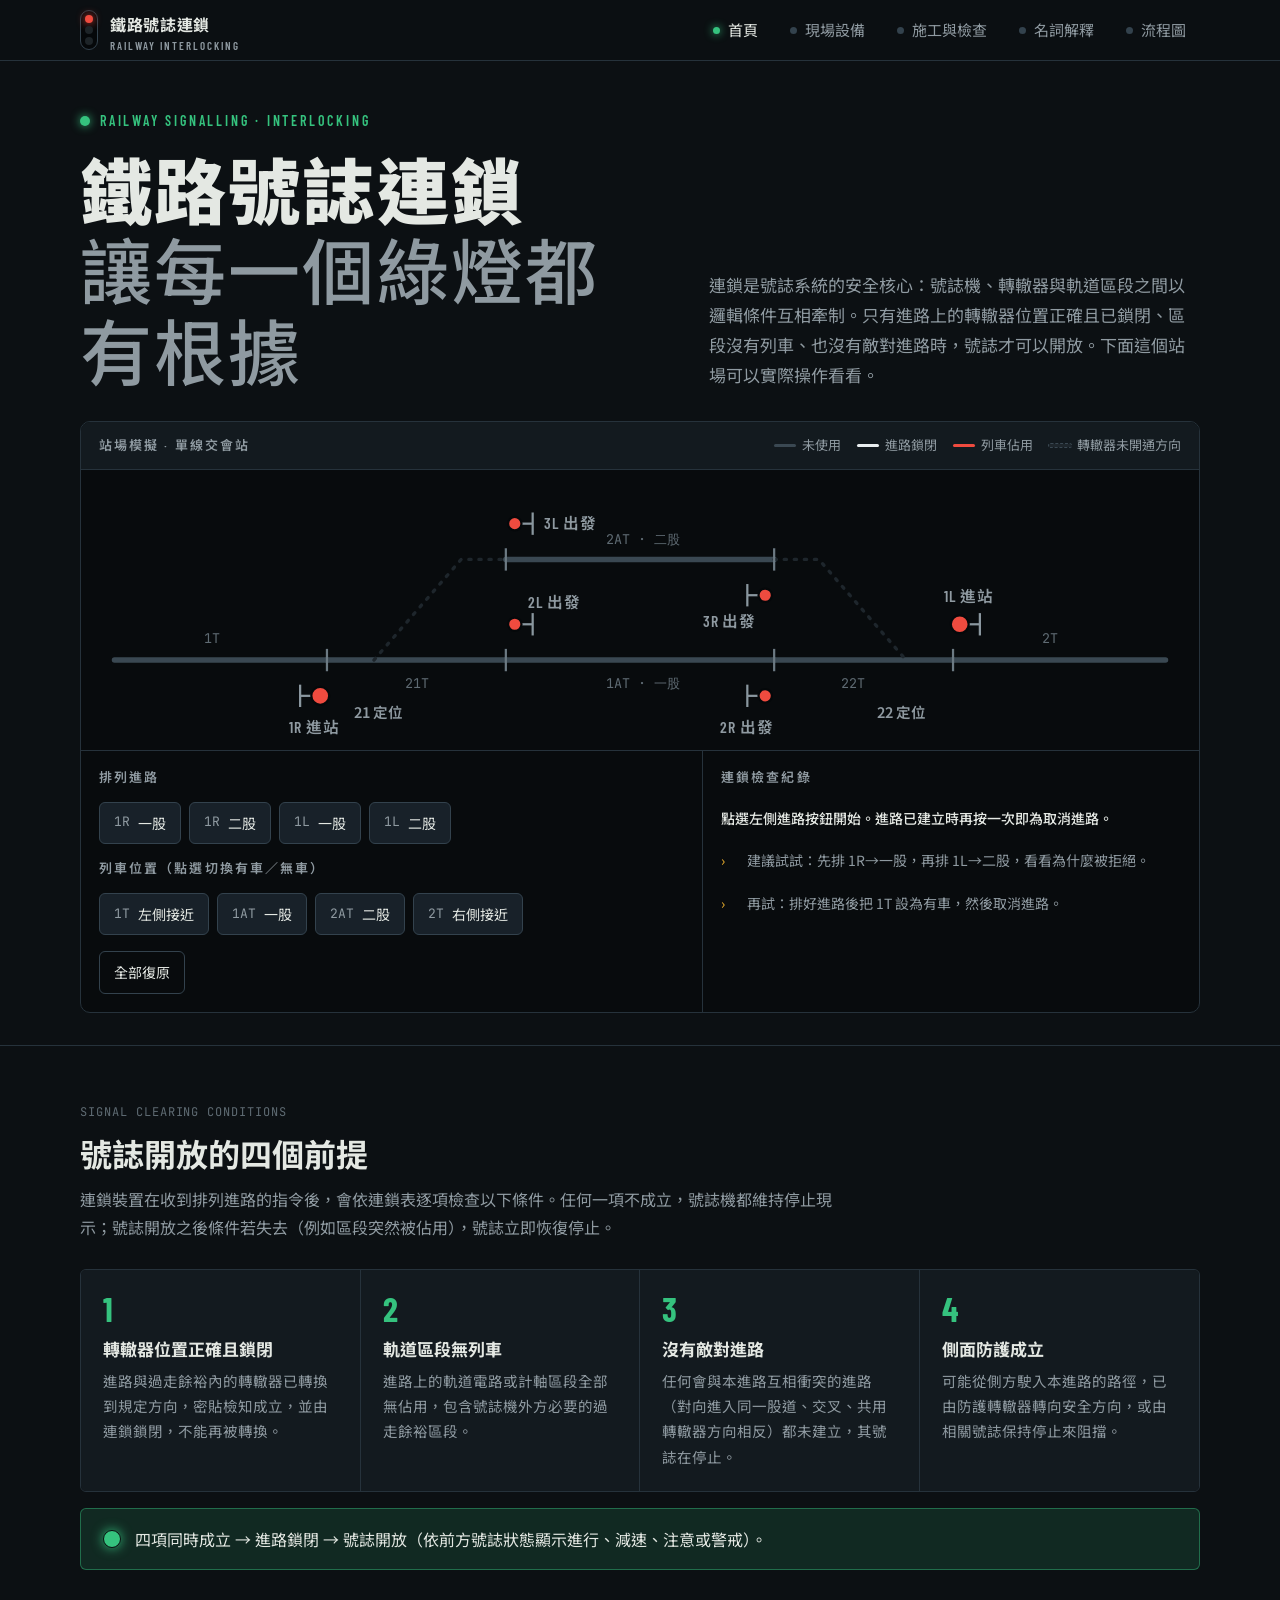
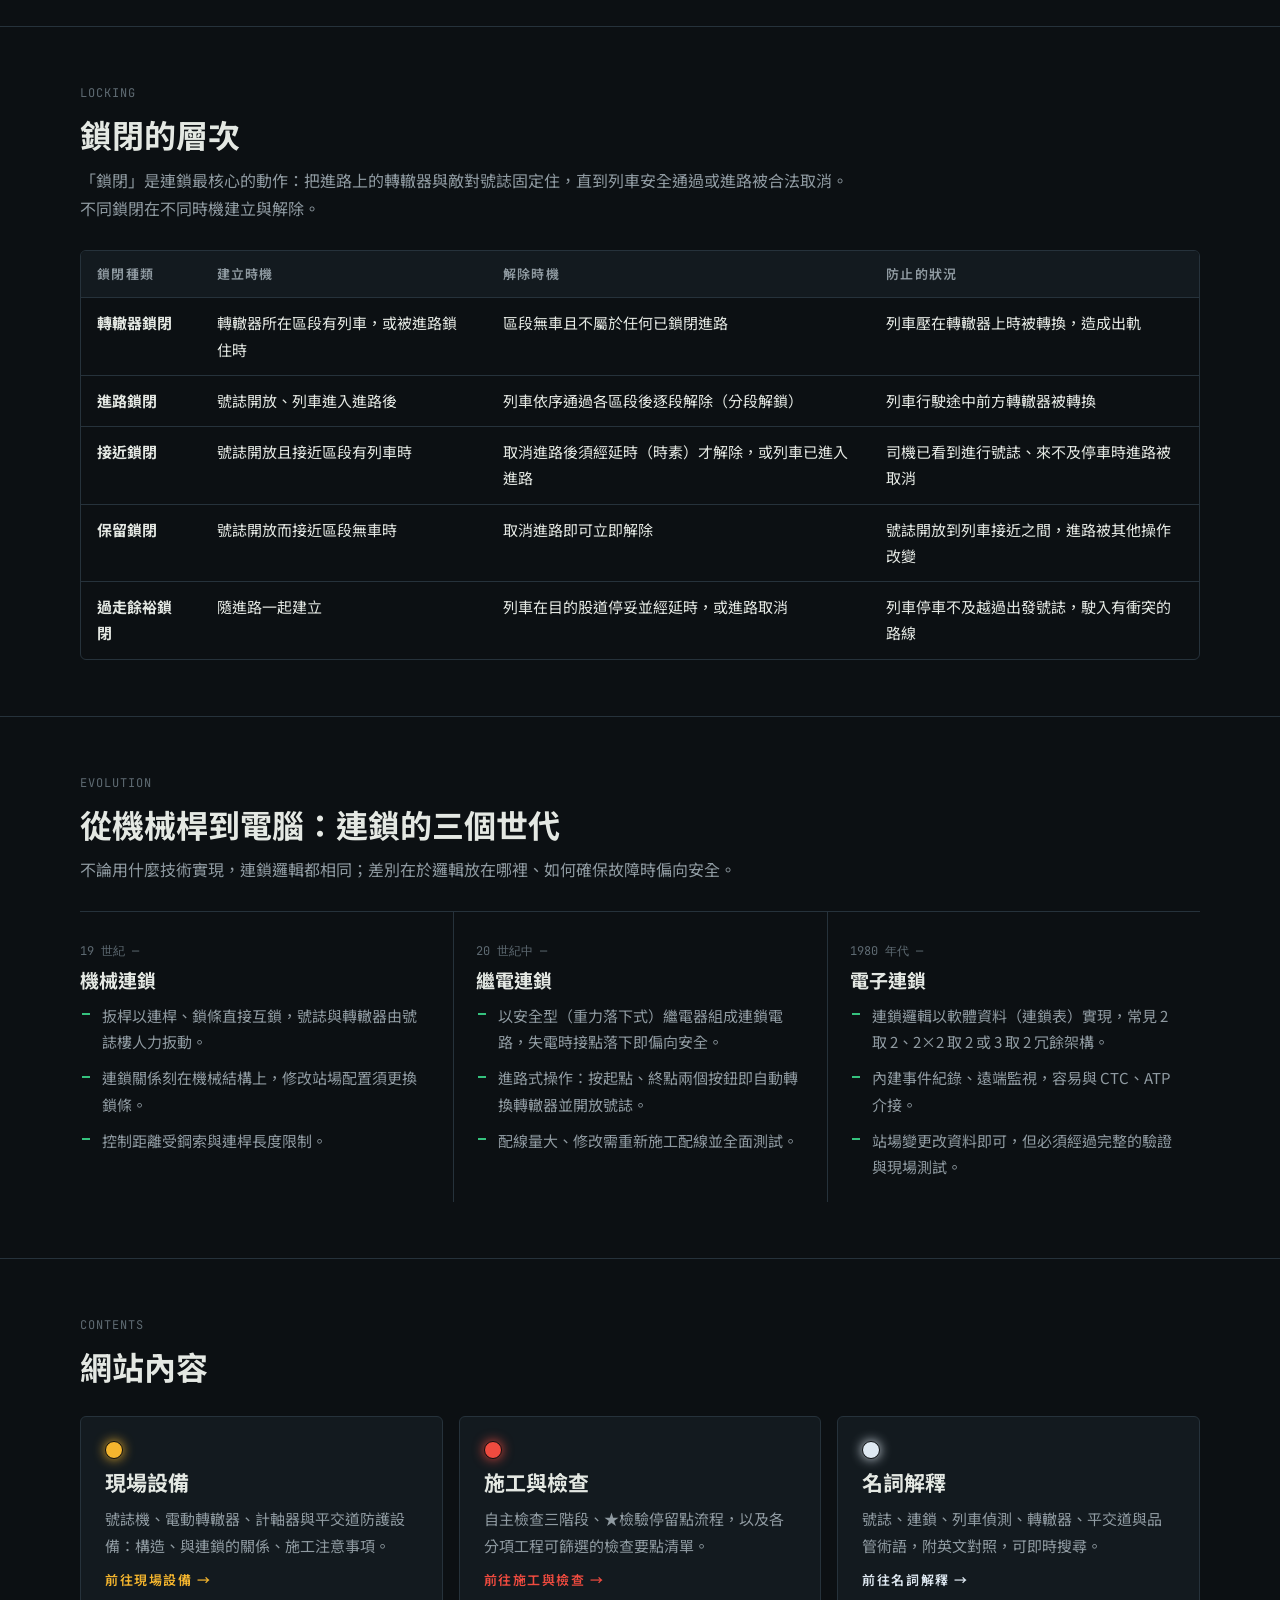
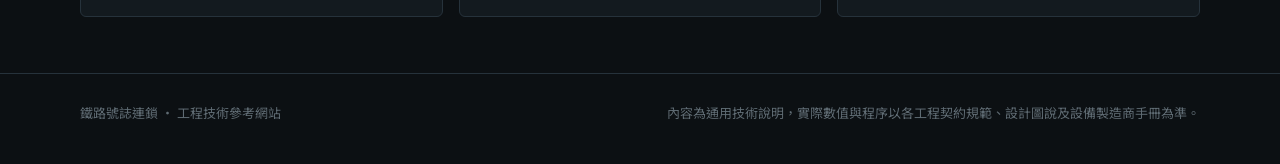
==== commit 269922e0: "導覽列加入「流程圖」連結 四個頁面的導覽列最後新增 流程圖 → flow/。  Co-Authored-By: Claude Opus 5.5 <noreply@anthropic.com> Clau" ====
--- a/index.html
+++ b/index.html
@@ -22,6 +22,7 @@
         <a href="equipment.html">現場設備</a>
         <a href="inspection.html">施工與檢查</a>
         <a href="glossary.html">名詞解釋</a>
+        <a href="flow/">流程圖</a>
     </nav>
   </div>
 </header>
